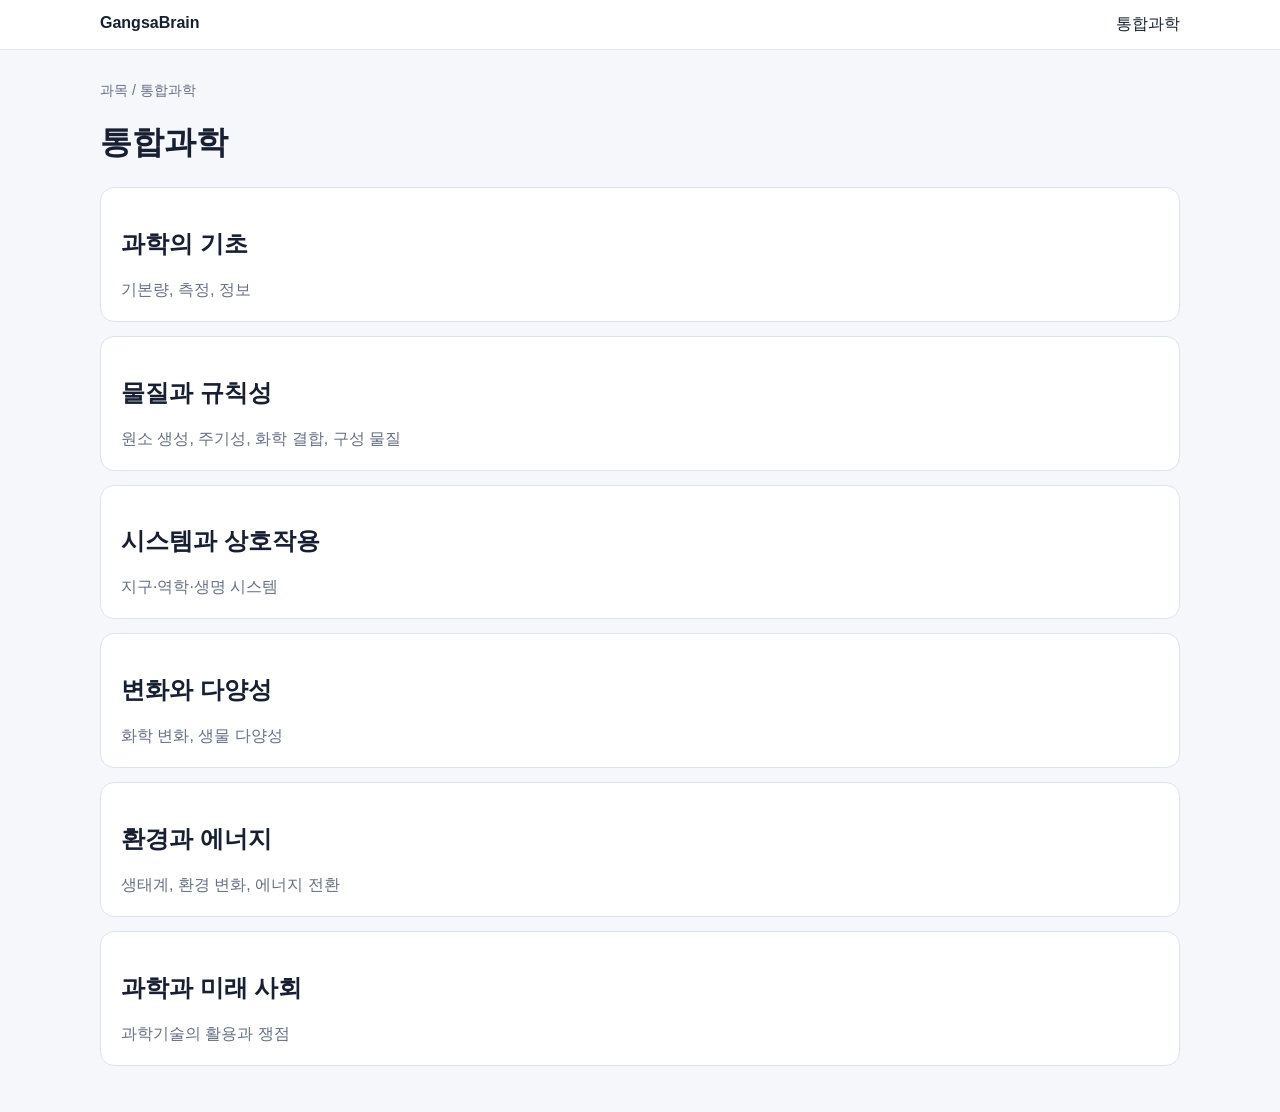
==== subjects/integrated-science.html @ 6c07aa14 "Add Integrated Science curriculum page" ====
<!doctype html><html lang="ko"><head><meta charset="utf-8"><meta name="viewport" content="width=device-width,initial-scale=1"><title>통합과학 | GangsaBrain</title><link rel="stylesheet" href="../assets/style.css"></head><body><header class="topbar"><div class="wrap"><a href="../index.html"><b>GangsaBrain</b></a><span>통합과학</span></div></header><main class="wrap"><div class="crumb">과목 / 통합과학</div><h1>통합과학</h1><section class="unit"><h2>과학의 기초</h2><p>기본량, 측정, 정보</p></section><section class="unit"><h2>물질과 규칙성</h2><p>원소 생성, 주기성, 화학 결합, 구성 물질</p></section><section class="unit"><h2>시스템과 상호작용</h2><p>지구·역학·생명 시스템</p></section><section class="unit"><h2>변화와 다양성</h2><p>화학 변화, 생물 다양성</p></section><section class="unit"><h2>환경과 에너지</h2><p>생태계, 환경 변화, 에너지 전환</p></section><section class="unit"><h2>과학과 미래 사회</h2><p>과학기술의 활용과 쟁점</p></section></main></body></html>
---- assets/style.css ----
*{box-sizing:border-box}body{margin:0;font-family:Arial,'Noto Sans KR',sans-serif;background:#f5f7fb;color:#172033}a{color:inherit;text-decoration:none}.wrap{max-width:1120px;margin:auto;padding:32px 20px}.hero{background:#152238;color:#fff;padding:56px 0}.hero h1{margin:0 0 10px;font-size:42px}.hero p{margin:0;color:#cbd5e1}.grid{display:grid;grid-template-columns:repeat(auto-fit,minmax(220px,1fr));gap:16px;margin-top:28px}.card{display:block;background:#fff;border:1px solid #dde3ec;border-radius:16px;padding:22px;box-shadow:0 6px 20px rgba(15,23,42,.06)}.card:hover{transform:translateY(-2px)}.eyebrow{font-size:12px;font-weight:700;letter-spacing:.08em;color:#667085;text-transform:uppercase}.card h2,.card h3{margin:8px 0}.count,.crumb{color:#667085;font-size:14px}.topbar{background:#fff;border-bottom:1px solid #e5e7eb}.topbar .wrap{padding-top:14px;padding-bottom:14px;display:flex;justify-content:space-between}.unit{background:#fff;border:1px solid #dde3ec;border-radius:14px;padding:20px;margin:14px 0}.unit p{color:#667085;margin-bottom:0}.footer{padding:36px 0;color:#64748b;font-size:13px}
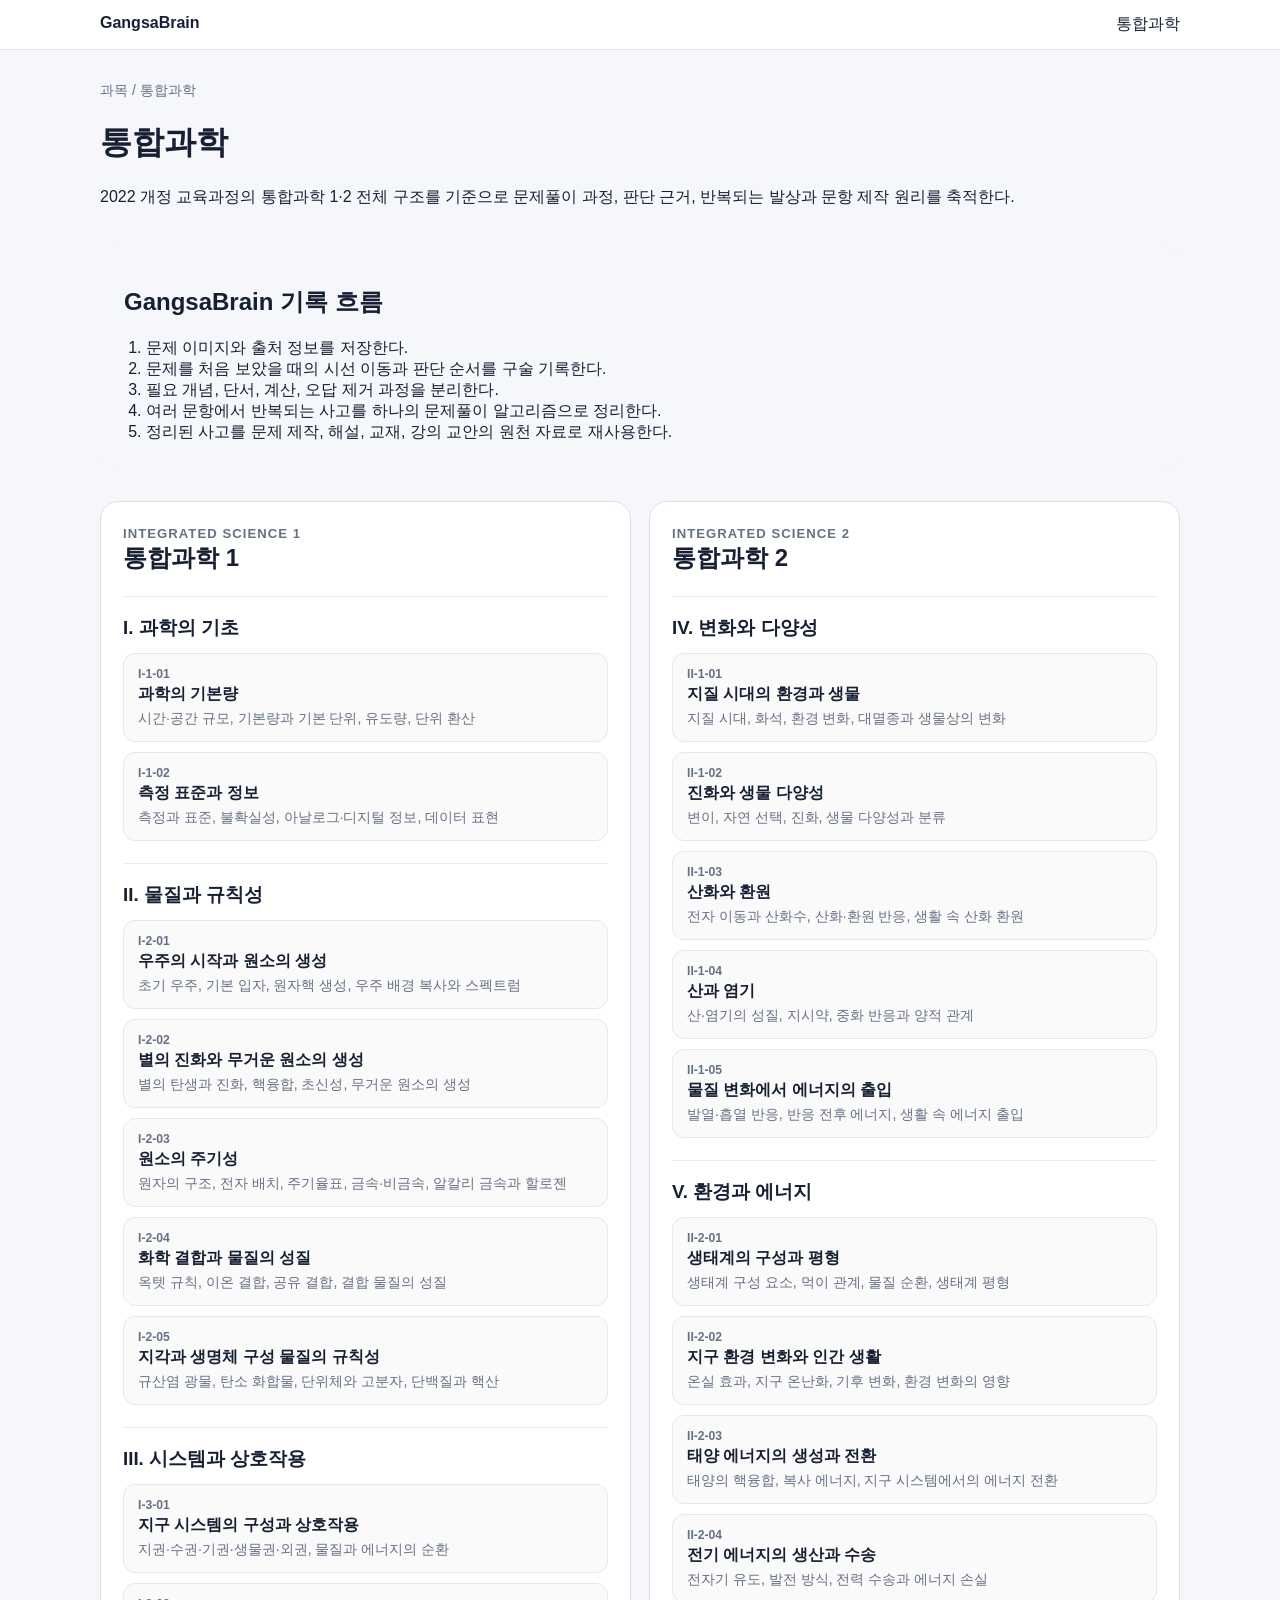
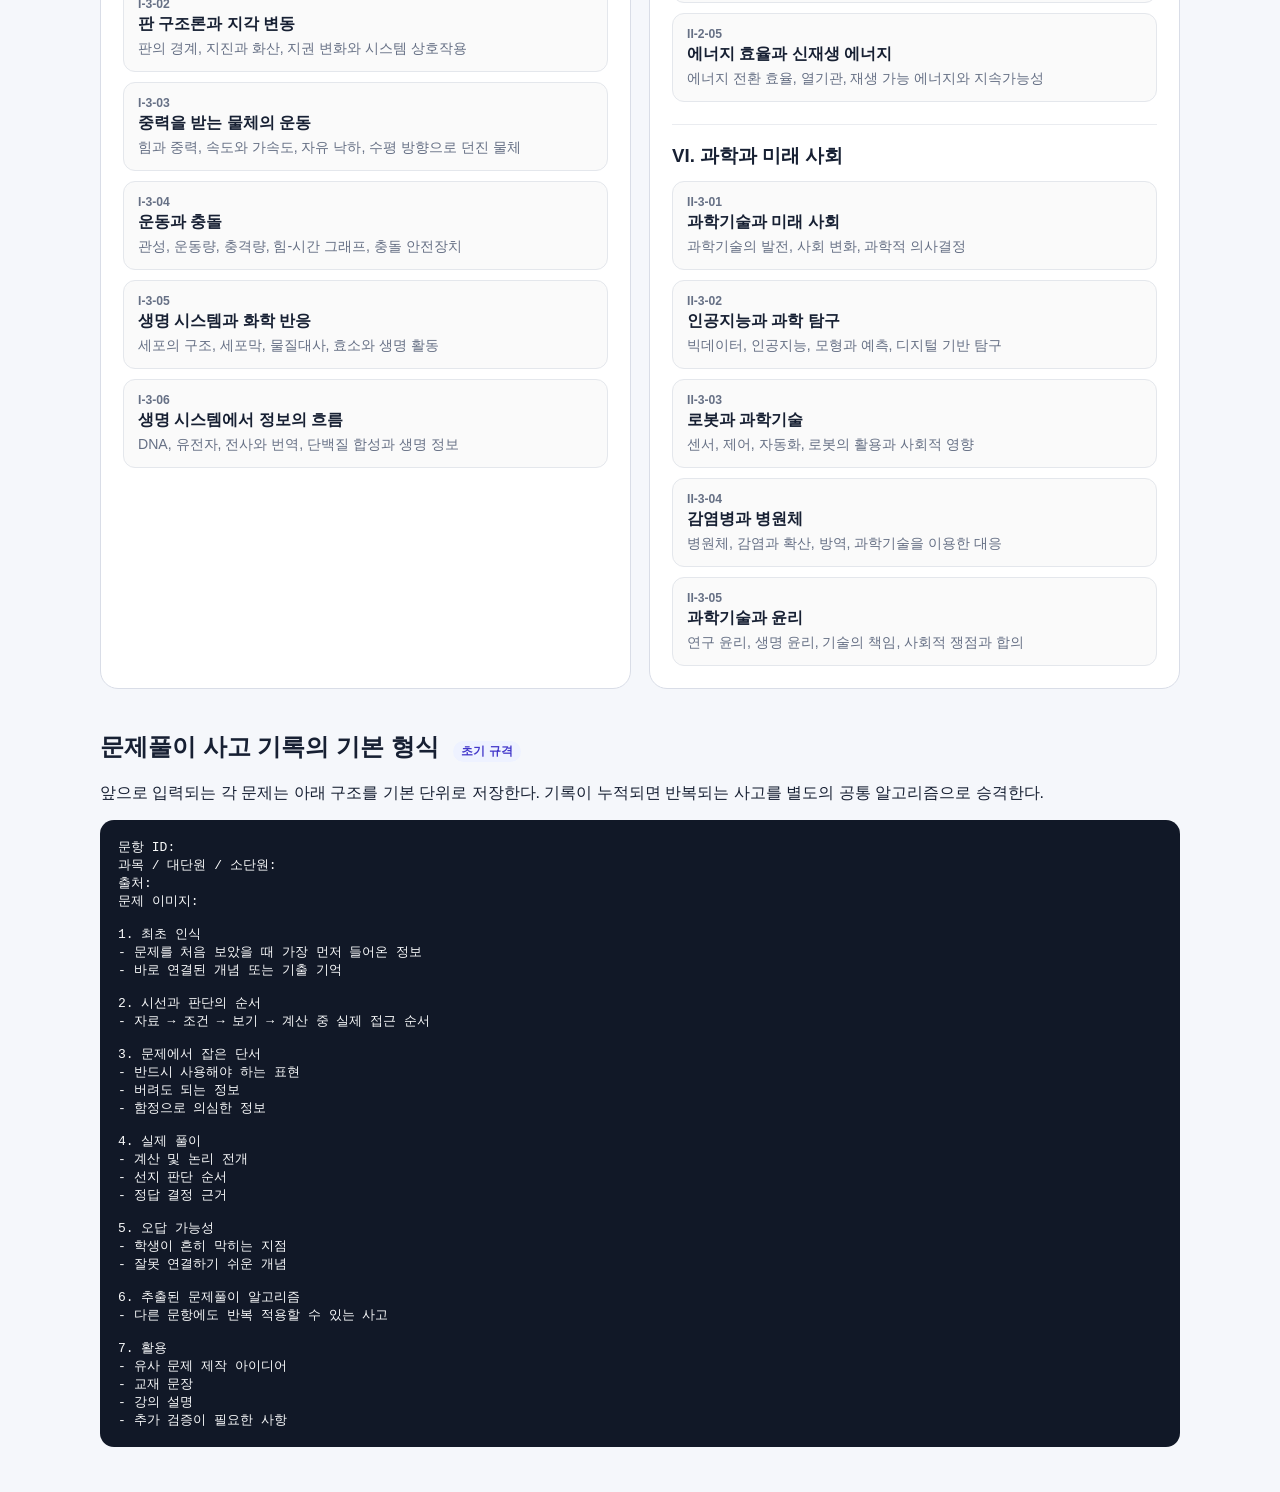
==== commit 351a81c9: "Expand integrated science curriculum structure" ====
--- a/subjects/integrated-science.html
+++ b/subjects/integrated-science.html
@@ -1 +1,153 @@
-<!doctype html><html lang="ko"><head><meta charset="utf-8"><meta name="viewport" content="width=device-width,initial-scale=1"><title>통합과학 | GangsaBrain</title><link rel="stylesheet" href="../assets/style.css"></head><body><header class="topbar"><div class="wrap"><a href="../index.html"><b>GangsaBrain</b></a><span>통합과학</span></div></header><main class="wrap"><div class="crumb">과목 / 통합과학</div><h1>통합과학</h1><section class="unit"><h2>과학의 기초</h2><p>기본량, 측정, 정보</p></section><section class="unit"><h2>물질과 규칙성</h2><p>원소 생성, 주기성, 화학 결합, 구성 물질</p></section><section class="unit"><h2>시스템과 상호작용</h2><p>지구·역학·생명 시스템</p></section><section class="unit"><h2>변화와 다양성</h2><p>화학 변화, 생물 다양성</p></section><section class="unit"><h2>환경과 에너지</h2><p>생태계, 환경 변화, 에너지 전환</p></section><section class="unit"><h2>과학과 미래 사회</h2><p>과학기술의 활용과 쟁점</p></section></main></body></html>+<!doctype html>
+<html lang="ko">
+<head>
+  <meta charset="utf-8">
+  <meta name="viewport" content="width=device-width, initial-scale=1">
+  <meta name="description" content="2022 개정 교육과정 통합과학 문제풀이 사고와 발상을 축적하는 GangsaBrain 과목 페이지">
+  <title>통합과학 | GangsaBrain</title>
+  <link rel="stylesheet" href="../assets/style.css">
+  <style>
+    .course-grid{display:grid;grid-template-columns:repeat(auto-fit,minmax(310px,1fr));gap:18px;margin:24px 0 42px}.course-panel{border:1px solid #d9dde7;border-radius:18px;padding:22px;background:#fff}.course-panel h2{margin:0 0 6px}.course-label{font-size:.82rem;font-weight:700;letter-spacing:.08em;color:#667085}.domain{margin-top:22px;padding-top:18px;border-top:1px solid #eaecf0}.domain h3{margin:0 0 12px}.chapter-list{display:grid;gap:10px;margin:0;padding:0;list-style:none}.chapter-list a{display:block;padding:13px 14px;border:1px solid #e4e7ec;border-radius:12px;text-decoration:none;color:inherit;background:#fafafa}.chapter-list a:hover{background:#f2f4f7}.chapter-code{display:block;margin-bottom:3px;font-size:.76rem;font-weight:700;color:#667085}.chapter-title{font-weight:700}.chapter-note{display:block;margin-top:4px;font-size:.88rem;color:#667085}.workflow{margin:34px 0;padding:24px;border-radius:18px;background:#f6f7fb}.workflow ol{margin:14px 0 0;padding-left:22px}.entry-template{margin-top:36px}.entry-template pre{white-space:pre-wrap;padding:18px;border-radius:14px;background:#111827;color:#f9fafb;overflow:auto}.status{display:inline-block;margin-left:8px;padding:3px 8px;border-radius:999px;background:#eef2ff;color:#4338ca;font-size:.72rem;font-weight:700}
+  </style>
+</head>
+<body>
+<header class="topbar">
+  <div class="wrap">
+    <a href="../index.html"><b>GangsaBrain</b></a>
+    <span>통합과학</span>
+  </div>
+</header>
+
+<main class="wrap">
+  <div class="crumb">과목 / 통합과학</div>
+  <h1>통합과학</h1>
+  <p>2022 개정 교육과정의 통합과학 1·2 전체 구조를 기준으로 문제풀이 과정, 판단 근거, 반복되는 발상과 문항 제작 원리를 축적한다.</p>
+
+  <section class="workflow" aria-labelledby="workflow-title">
+    <h2 id="workflow-title">GangsaBrain 기록 흐름</h2>
+    <ol>
+      <li>문제 이미지와 출처 정보를 저장한다.</li>
+      <li>문제를 처음 보았을 때의 시선 이동과 판단 순서를 구술 기록한다.</li>
+      <li>필요 개념, 단서, 계산, 오답 제거 과정을 분리한다.</li>
+      <li>여러 문항에서 반복되는 사고를 하나의 문제풀이 알고리즘으로 정리한다.</li>
+      <li>정리된 사고를 문제 제작, 해설, 교재, 강의 교안의 원천 자료로 재사용한다.</li>
+    </ol>
+  </section>
+
+  <div class="course-grid">
+    <article class="course-panel">
+      <span class="course-label">INTEGRATED SCIENCE 1</span>
+      <h2>통합과학 1</h2>
+
+      <section class="domain">
+        <h3>I. 과학의 기초</h3>
+        <ul class="chapter-list">
+          <li><a href="#is1-1-01"><span class="chapter-code">I-1-01</span><span class="chapter-title">과학의 기본량</span><span class="chapter-note">시간·공간 규모, 기본량과 기본 단위, 유도량, 단위 환산</span></a></li>
+          <li><a href="#is1-1-02"><span class="chapter-code">I-1-02</span><span class="chapter-title">측정 표준과 정보</span><span class="chapter-note">측정과 표준, 불확실성, 아날로그·디지털 정보, 데이터 표현</span></a></li>
+        </ul>
+      </section>
+
+      <section class="domain">
+        <h3>II. 물질과 규칙성</h3>
+        <ul class="chapter-list">
+          <li><a href="#is1-2-01"><span class="chapter-code">I-2-01</span><span class="chapter-title">우주의 시작과 원소의 생성</span><span class="chapter-note">초기 우주, 기본 입자, 원자핵 생성, 우주 배경 복사와 스펙트럼</span></a></li>
+          <li><a href="#is1-2-02"><span class="chapter-code">I-2-02</span><span class="chapter-title">별의 진화와 무거운 원소의 생성</span><span class="chapter-note">별의 탄생과 진화, 핵융합, 초신성, 무거운 원소의 생성</span></a></li>
+          <li><a href="#is1-2-03"><span class="chapter-code">I-2-03</span><span class="chapter-title">원소의 주기성</span><span class="chapter-note">원자의 구조, 전자 배치, 주기율표, 금속·비금속, 알칼리 금속과 할로젠</span></a></li>
+          <li><a href="#is1-2-04"><span class="chapter-code">I-2-04</span><span class="chapter-title">화학 결합과 물질의 성질</span><span class="chapter-note">옥텟 규칙, 이온 결합, 공유 결합, 결합 물질의 성질</span></a></li>
+          <li><a href="#is1-2-05"><span class="chapter-code">I-2-05</span><span class="chapter-title">지각과 생명체 구성 물질의 규칙성</span><span class="chapter-note">규산염 광물, 탄소 화합물, 단위체와 고분자, 단백질과 핵산</span></a></li>
+        </ul>
+      </section>
+
+      <section class="domain">
+        <h3>III. 시스템과 상호작용</h3>
+        <ul class="chapter-list">
+          <li><a href="#is1-3-01"><span class="chapter-code">I-3-01</span><span class="chapter-title">지구 시스템의 구성과 상호작용</span><span class="chapter-note">지권·수권·기권·생물권·외권, 물질과 에너지의 순환</span></a></li>
+          <li><a href="#is1-3-02"><span class="chapter-code">I-3-02</span><span class="chapter-title">판 구조론과 지각 변동</span><span class="chapter-note">판의 경계, 지진과 화산, 지권 변화와 시스템 상호작용</span></a></li>
+          <li><a href="#is1-3-03"><span class="chapter-code">I-3-03</span><span class="chapter-title">중력을 받는 물체의 운동</span><span class="chapter-note">힘과 중력, 속도와 가속도, 자유 낙하, 수평 방향으로 던진 물체</span></a></li>
+          <li><a href="#is1-3-04"><span class="chapter-code">I-3-04</span><span class="chapter-title">운동과 충돌</span><span class="chapter-note">관성, 운동량, 충격량, 힘-시간 그래프, 충돌 안전장치</span></a></li>
+          <li><a href="#is1-3-05"><span class="chapter-code">I-3-05</span><span class="chapter-title">생명 시스템과 화학 반응</span><span class="chapter-note">세포의 구조, 세포막, 물질대사, 효소와 생명 활동</span></a></li>
+          <li><a href="#is1-3-06"><span class="chapter-code">I-3-06</span><span class="chapter-title">생명 시스템에서 정보의 흐름</span><span class="chapter-note">DNA, 유전자, 전사와 번역, 단백질 합성과 생명 정보</span></a></li>
+        </ul>
+      </section>
+    </article>
+
+    <article class="course-panel">
+      <span class="course-label">INTEGRATED SCIENCE 2</span>
+      <h2>통합과학 2</h2>
+
+      <section class="domain">
+        <h3>IV. 변화와 다양성</h3>
+        <ul class="chapter-list">
+          <li><a href="#is2-1-01"><span class="chapter-code">II-1-01</span><span class="chapter-title">지질 시대의 환경과 생물</span><span class="chapter-note">지질 시대, 화석, 환경 변화, 대멸종과 생물상의 변화</span></a></li>
+          <li><a href="#is2-1-02"><span class="chapter-code">II-1-02</span><span class="chapter-title">진화와 생물 다양성</span><span class="chapter-note">변이, 자연 선택, 진화, 생물 다양성과 분류</span></a></li>
+          <li><a href="#is2-1-03"><span class="chapter-code">II-1-03</span><span class="chapter-title">산화와 환원</span><span class="chapter-note">전자 이동과 산화수, 산화·환원 반응, 생활 속 산화 환원</span></a></li>
+          <li><a href="#is2-1-04"><span class="chapter-code">II-1-04</span><span class="chapter-title">산과 염기</span><span class="chapter-note">산·염기의 성질, 지시약, 중화 반응과 양적 관계</span></a></li>
+          <li><a href="#is2-1-05"><span class="chapter-code">II-1-05</span><span class="chapter-title">물질 변화에서 에너지의 출입</span><span class="chapter-note">발열·흡열 반응, 반응 전후 에너지, 생활 속 에너지 출입</span></a></li>
+        </ul>
+      </section>
+
+      <section class="domain">
+        <h3>V. 환경과 에너지</h3>
+        <ul class="chapter-list">
+          <li><a href="#is2-2-01"><span class="chapter-code">II-2-01</span><span class="chapter-title">생태계의 구성과 평형</span><span class="chapter-note">생태계 구성 요소, 먹이 관계, 물질 순환, 생태계 평형</span></a></li>
+          <li><a href="#is2-2-02"><span class="chapter-code">II-2-02</span><span class="chapter-title">지구 환경 변화와 인간 생활</span><span class="chapter-note">온실 효과, 지구 온난화, 기후 변화, 환경 변화의 영향</span></a></li>
+          <li><a href="#is2-2-03"><span class="chapter-code">II-2-03</span><span class="chapter-title">태양 에너지의 생성과 전환</span><span class="chapter-note">태양의 핵융합, 복사 에너지, 지구 시스템에서의 에너지 전환</span></a></li>
+          <li><a href="#is2-2-04"><span class="chapter-code">II-2-04</span><span class="chapter-title">전기 에너지의 생산과 수송</span><span class="chapter-note">전자기 유도, 발전 방식, 전력 수송과 에너지 손실</span></a></li>
+          <li><a href="#is2-2-05"><span class="chapter-code">II-2-05</span><span class="chapter-title">에너지 효율과 신재생 에너지</span><span class="chapter-note">에너지 전환 효율, 열기관, 재생 가능 에너지와 지속가능성</span></a></li>
+        </ul>
+      </section>
+
+      <section class="domain">
+        <h3>VI. 과학과 미래 사회</h3>
+        <ul class="chapter-list">
+          <li><a href="#is2-3-01"><span class="chapter-code">II-3-01</span><span class="chapter-title">과학기술과 미래 사회</span><span class="chapter-note">과학기술의 발전, 사회 변화, 과학적 의사결정</span></a></li>
+          <li><a href="#is2-3-02"><span class="chapter-code">II-3-02</span><span class="chapter-title">인공지능과 과학 탐구</span><span class="chapter-note">빅데이터, 인공지능, 모형과 예측, 디지털 기반 탐구</span></a></li>
+          <li><a href="#is2-3-03"><span class="chapter-code">II-3-03</span><span class="chapter-title">로봇과 과학기술</span><span class="chapter-note">센서, 제어, 자동화, 로봇의 활용과 사회적 영향</span></a></li>
+          <li><a href="#is2-3-04"><span class="chapter-code">II-3-04</span><span class="chapter-title">감염병과 병원체</span><span class="chapter-note">병원체, 감염과 확산, 방역, 과학기술을 이용한 대응</span></a></li>
+          <li><a href="#is2-3-05"><span class="chapter-code">II-3-05</span><span class="chapter-title">과학기술과 윤리</span><span class="chapter-note">연구 윤리, 생명 윤리, 기술의 책임, 사회적 쟁점과 합의</span></a></li>
+        </ul>
+      </section>
+    </article>
+  </div>
+
+  <section class="entry-template" aria-labelledby="entry-title">
+    <h2 id="entry-title">문제풀이 사고 기록의 기본 형식 <span class="status">초기 규격</span></h2>
+    <p>앞으로 입력되는 각 문제는 아래 구조를 기본 단위로 저장한다. 기록이 누적되면 반복되는 사고를 별도의 공통 알고리즘으로 승격한다.</p>
+    <pre>문항 ID:
+과목 / 대단원 / 소단원:
+출처:
+문제 이미지:
+
+1. 최초 인식
+- 문제를 처음 보았을 때 가장 먼저 들어온 정보
+- 바로 연결된 개념 또는 기출 기억
+
+2. 시선과 판단의 순서
+- 자료 → 조건 → 보기 → 계산 중 실제 접근 순서
+
+3. 문제에서 잡은 단서
+- 반드시 사용해야 하는 표현
+- 버려도 되는 정보
+- 함정으로 의심한 정보
+
+4. 실제 풀이
+- 계산 및 논리 전개
+- 선지 판단 순서
+- 정답 결정 근거
+
+5. 오답 가능성
+- 학생이 흔히 막히는 지점
+- 잘못 연결하기 쉬운 개념
+
+6. 추출된 문제풀이 알고리즘
+- 다른 문항에도 반복 적용할 수 있는 사고
+
+7. 활용
+- 유사 문제 제작 아이디어
+- 교재 문장
+- 강의 설명
+- 추가 검증이 필요한 사항</pre>
+  </section>
+</main>
+</body>
+</html>
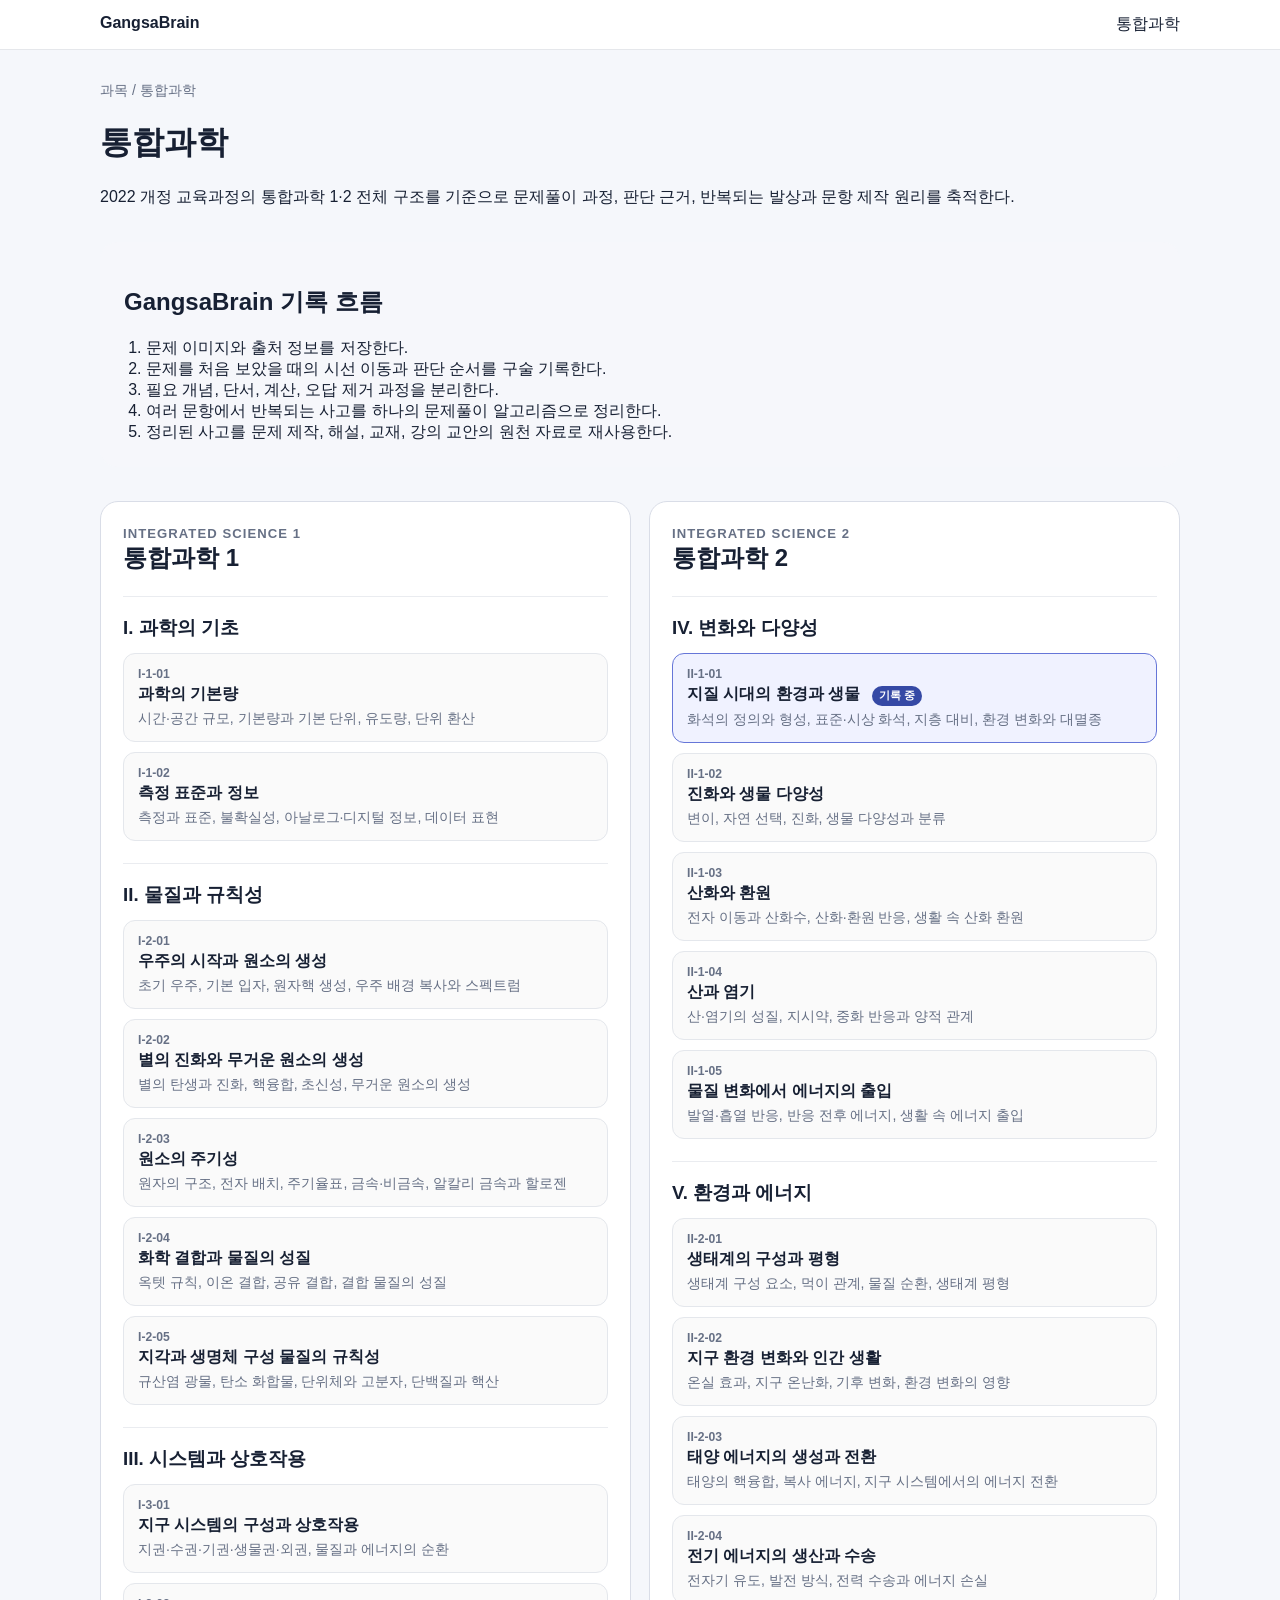
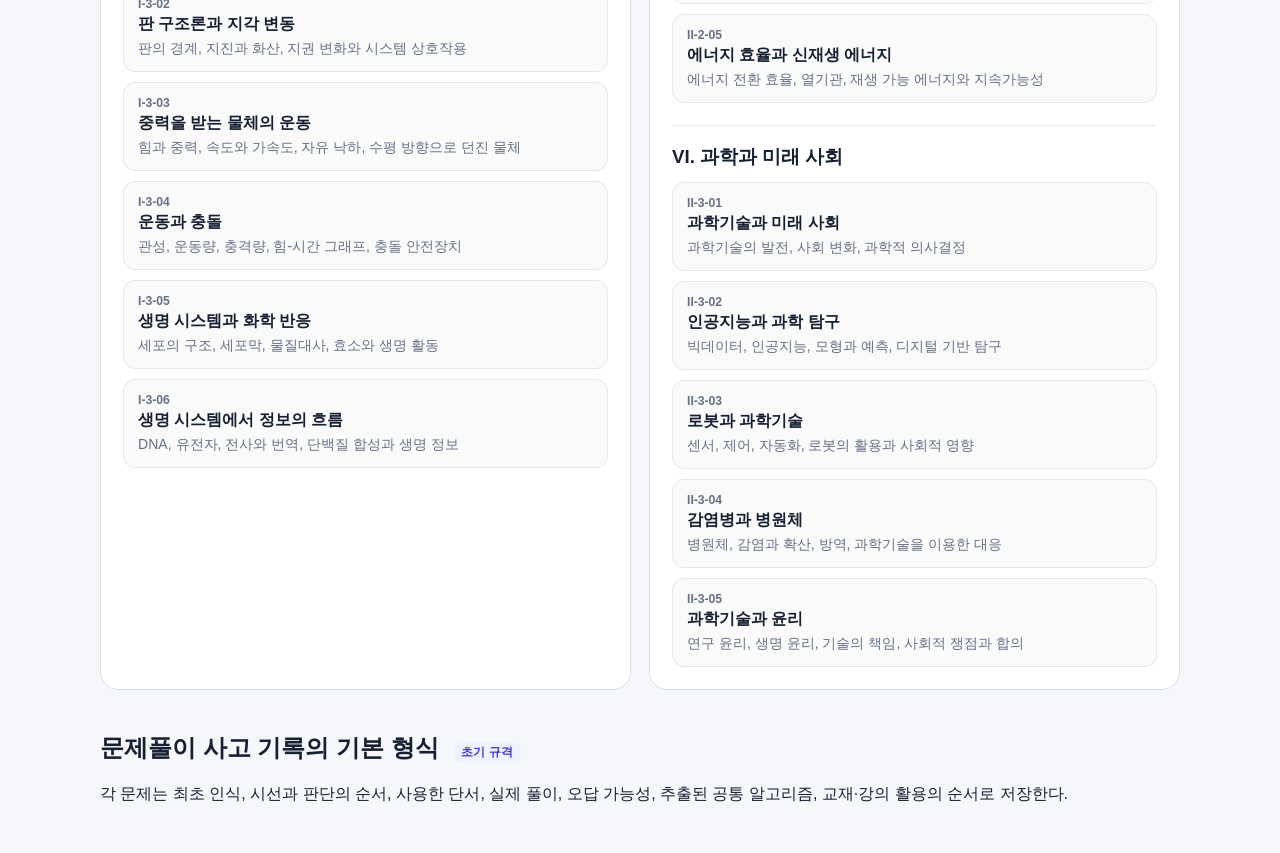
==== commit ca869d6f: "Link geologic time thinking archive" ====
--- a/subjects/integrated-science.html
+++ b/subjects/integrated-science.html
@@ -7,17 +7,11 @@
   <title>통합과학 | GangsaBrain</title>
   <link rel="stylesheet" href="../assets/style.css">
   <style>
-    .course-grid{display:grid;grid-template-columns:repeat(auto-fit,minmax(310px,1fr));gap:18px;margin:24px 0 42px}.course-panel{border:1px solid #d9dde7;border-radius:18px;padding:22px;background:#fff}.course-panel h2{margin:0 0 6px}.course-label{font-size:.82rem;font-weight:700;letter-spacing:.08em;color:#667085}.domain{margin-top:22px;padding-top:18px;border-top:1px solid #eaecf0}.domain h3{margin:0 0 12px}.chapter-list{display:grid;gap:10px;margin:0;padding:0;list-style:none}.chapter-list a{display:block;padding:13px 14px;border:1px solid #e4e7ec;border-radius:12px;text-decoration:none;color:inherit;background:#fafafa}.chapter-list a:hover{background:#f2f4f7}.chapter-code{display:block;margin-bottom:3px;font-size:.76rem;font-weight:700;color:#667085}.chapter-title{font-weight:700}.chapter-note{display:block;margin-top:4px;font-size:.88rem;color:#667085}.workflow{margin:34px 0;padding:24px;border-radius:18px;background:#f6f7fb}.workflow ol{margin:14px 0 0;padding-left:22px}.entry-template{margin-top:36px}.entry-template pre{white-space:pre-wrap;padding:18px;border-radius:14px;background:#111827;color:#f9fafb;overflow:auto}.status{display:inline-block;margin-left:8px;padding:3px 8px;border-radius:999px;background:#eef2ff;color:#4338ca;font-size:.72rem;font-weight:700}
+    .course-grid{display:grid;grid-template-columns:repeat(auto-fit,minmax(310px,1fr));gap:18px;margin:24px 0 42px}.course-panel{border:1px solid #d9dde7;border-radius:18px;padding:22px;background:#fff}.course-panel h2{margin:0 0 6px}.course-label{font-size:.82rem;font-weight:700;letter-spacing:.08em;color:#667085}.domain{margin-top:22px;padding-top:18px;border-top:1px solid #eaecf0}.domain h3{margin:0 0 12px}.chapter-list{display:grid;gap:10px;margin:0;padding:0;list-style:none}.chapter-list a{display:block;padding:13px 14px;border:1px solid #e4e7ec;border-radius:12px;text-decoration:none;color:inherit;background:#fafafa}.chapter-list a:hover{background:#f2f4f7}.chapter-list a.is-active{border-color:#6676d8;background:#f0f2ff}.chapter-code{display:block;margin-bottom:3px;font-size:.76rem;font-weight:700;color:#667085}.chapter-title{font-weight:700}.chapter-note{display:block;margin-top:4px;font-size:.88rem;color:#667085}.chapter-state{display:inline-block;margin-left:7px;padding:3px 7px;border-radius:999px;background:#3549a5;color:#fff;font-size:.68rem;font-weight:800}.workflow{margin:34px 0;padding:24px;border-radius:18px;background:#f6f7fb}.workflow ol{margin:14px 0 0;padding-left:22px}.entry-template{margin-top:36px}.entry-template pre{white-space:pre-wrap;padding:18px;border-radius:14px;background:#111827;color:#f9fafb;overflow:auto}.status{display:inline-block;margin-left:8px;padding:3px 8px;border-radius:999px;background:#eef2ff;color:#4338ca;font-size:.72rem;font-weight:700}
   </style>
 </head>
 <body>
-<header class="topbar">
-  <div class="wrap">
-    <a href="../index.html"><b>GangsaBrain</b></a>
-    <span>통합과학</span>
-  </div>
-</header>
-
+<header class="topbar"><div class="wrap"><a href="../index.html"><b>GangsaBrain</b></a><span>통합과학</span></div></header>
 <main class="wrap">
   <div class="crumb">과목 / 통합과학</div>
   <h1>통합과학</h1>
@@ -36,118 +30,58 @@
 
   <div class="course-grid">
     <article class="course-panel">
-      <span class="course-label">INTEGRATED SCIENCE 1</span>
-      <h2>통합과학 1</h2>
-
-      <section class="domain">
-        <h3>I. 과학의 기초</h3>
-        <ul class="chapter-list">
-          <li><a href="#is1-1-01"><span class="chapter-code">I-1-01</span><span class="chapter-title">과학의 기본량</span><span class="chapter-note">시간·공간 규모, 기본량과 기본 단위, 유도량, 단위 환산</span></a></li>
-          <li><a href="#is1-1-02"><span class="chapter-code">I-1-02</span><span class="chapter-title">측정 표준과 정보</span><span class="chapter-note">측정과 표준, 불확실성, 아날로그·디지털 정보, 데이터 표현</span></a></li>
-        </ul>
-      </section>
-
-      <section class="domain">
-        <h3>II. 물질과 규칙성</h3>
-        <ul class="chapter-list">
-          <li><a href="#is1-2-01"><span class="chapter-code">I-2-01</span><span class="chapter-title">우주의 시작과 원소의 생성</span><span class="chapter-note">초기 우주, 기본 입자, 원자핵 생성, 우주 배경 복사와 스펙트럼</span></a></li>
-          <li><a href="#is1-2-02"><span class="chapter-code">I-2-02</span><span class="chapter-title">별의 진화와 무거운 원소의 생성</span><span class="chapter-note">별의 탄생과 진화, 핵융합, 초신성, 무거운 원소의 생성</span></a></li>
-          <li><a href="#is1-2-03"><span class="chapter-code">I-2-03</span><span class="chapter-title">원소의 주기성</span><span class="chapter-note">원자의 구조, 전자 배치, 주기율표, 금속·비금속, 알칼리 금속과 할로젠</span></a></li>
-          <li><a href="#is1-2-04"><span class="chapter-code">I-2-04</span><span class="chapter-title">화학 결합과 물질의 성질</span><span class="chapter-note">옥텟 규칙, 이온 결합, 공유 결합, 결합 물질의 성질</span></a></li>
-          <li><a href="#is1-2-05"><span class="chapter-code">I-2-05</span><span class="chapter-title">지각과 생명체 구성 물질의 규칙성</span><span class="chapter-note">규산염 광물, 탄소 화합물, 단위체와 고분자, 단백질과 핵산</span></a></li>
-        </ul>
-      </section>
-
-      <section class="domain">
-        <h3>III. 시스템과 상호작용</h3>
-        <ul class="chapter-list">
-          <li><a href="#is1-3-01"><span class="chapter-code">I-3-01</span><span class="chapter-title">지구 시스템의 구성과 상호작용</span><span class="chapter-note">지권·수권·기권·생물권·외권, 물질과 에너지의 순환</span></a></li>
-          <li><a href="#is1-3-02"><span class="chapter-code">I-3-02</span><span class="chapter-title">판 구조론과 지각 변동</span><span class="chapter-note">판의 경계, 지진과 화산, 지권 변화와 시스템 상호작용</span></a></li>
-          <li><a href="#is1-3-03"><span class="chapter-code">I-3-03</span><span class="chapter-title">중력을 받는 물체의 운동</span><span class="chapter-note">힘과 중력, 속도와 가속도, 자유 낙하, 수평 방향으로 던진 물체</span></a></li>
-          <li><a href="#is1-3-04"><span class="chapter-code">I-3-04</span><span class="chapter-title">운동과 충돌</span><span class="chapter-note">관성, 운동량, 충격량, 힘-시간 그래프, 충돌 안전장치</span></a></li>
-          <li><a href="#is1-3-05"><span class="chapter-code">I-3-05</span><span class="chapter-title">생명 시스템과 화학 반응</span><span class="chapter-note">세포의 구조, 세포막, 물질대사, 효소와 생명 활동</span></a></li>
-          <li><a href="#is1-3-06"><span class="chapter-code">I-3-06</span><span class="chapter-title">생명 시스템에서 정보의 흐름</span><span class="chapter-note">DNA, 유전자, 전사와 번역, 단백질 합성과 생명 정보</span></a></li>
-        </ul>
-      </section>
+      <span class="course-label">INTEGRATED SCIENCE 1</span><h2>통합과학 1</h2>
+      <section class="domain"><h3>I. 과학의 기초</h3><ul class="chapter-list">
+        <li><a href="#is1-1-01"><span class="chapter-code">I-1-01</span><span class="chapter-title">과학의 기본량</span><span class="chapter-note">시간·공간 규모, 기본량과 기본 단위, 유도량, 단위 환산</span></a></li>
+        <li><a href="#is1-1-02"><span class="chapter-code">I-1-02</span><span class="chapter-title">측정 표준과 정보</span><span class="chapter-note">측정과 표준, 불확실성, 아날로그·디지털 정보, 데이터 표현</span></a></li>
+      </ul></section>
+      <section class="domain"><h3>II. 물질과 규칙성</h3><ul class="chapter-list">
+        <li><a href="#is1-2-01"><span class="chapter-code">I-2-01</span><span class="chapter-title">우주의 시작과 원소의 생성</span><span class="chapter-note">초기 우주, 기본 입자, 원자핵 생성, 우주 배경 복사와 스펙트럼</span></a></li>
+        <li><a href="#is1-2-02"><span class="chapter-code">I-2-02</span><span class="chapter-title">별의 진화와 무거운 원소의 생성</span><span class="chapter-note">별의 탄생과 진화, 핵융합, 초신성, 무거운 원소의 생성</span></a></li>
+        <li><a href="#is1-2-03"><span class="chapter-code">I-2-03</span><span class="chapter-title">원소의 주기성</span><span class="chapter-note">원자의 구조, 전자 배치, 주기율표, 금속·비금속, 알칼리 금속과 할로젠</span></a></li>
+        <li><a href="#is1-2-04"><span class="chapter-code">I-2-04</span><span class="chapter-title">화학 결합과 물질의 성질</span><span class="chapter-note">옥텟 규칙, 이온 결합, 공유 결합, 결합 물질의 성질</span></a></li>
+        <li><a href="#is1-2-05"><span class="chapter-code">I-2-05</span><span class="chapter-title">지각과 생명체 구성 물질의 규칙성</span><span class="chapter-note">규산염 광물, 탄소 화합물, 단위체와 고분자, 단백질과 핵산</span></a></li>
+      </ul></section>
+      <section class="domain"><h3>III. 시스템과 상호작용</h3><ul class="chapter-list">
+        <li><a href="#is1-3-01"><span class="chapter-code">I-3-01</span><span class="chapter-title">지구 시스템의 구성과 상호작용</span><span class="chapter-note">지권·수권·기권·생물권·외권, 물질과 에너지의 순환</span></a></li>
+        <li><a href="#is1-3-02"><span class="chapter-code">I-3-02</span><span class="chapter-title">판 구조론과 지각 변동</span><span class="chapter-note">판의 경계, 지진과 화산, 지권 변화와 시스템 상호작용</span></a></li>
+        <li><a href="#is1-3-03"><span class="chapter-code">I-3-03</span><span class="chapter-title">중력을 받는 물체의 운동</span><span class="chapter-note">힘과 중력, 속도와 가속도, 자유 낙하, 수평 방향으로 던진 물체</span></a></li>
+        <li><a href="#is1-3-04"><span class="chapter-code">I-3-04</span><span class="chapter-title">운동과 충돌</span><span class="chapter-note">관성, 운동량, 충격량, 힘-시간 그래프, 충돌 안전장치</span></a></li>
+        <li><a href="#is1-3-05"><span class="chapter-code">I-3-05</span><span class="chapter-title">생명 시스템과 화학 반응</span><span class="chapter-note">세포의 구조, 세포막, 물질대사, 효소와 생명 활동</span></a></li>
+        <li><a href="#is1-3-06"><span class="chapter-code">I-3-06</span><span class="chapter-title">생명 시스템에서 정보의 흐름</span><span class="chapter-note">DNA, 유전자, 전사와 번역, 단백질 합성과 생명 정보</span></a></li>
+      </ul></section>
     </article>
 
     <article class="course-panel">
-      <span class="course-label">INTEGRATED SCIENCE 2</span>
-      <h2>통합과학 2</h2>
-
-      <section class="domain">
-        <h3>IV. 변화와 다양성</h3>
-        <ul class="chapter-list">
-          <li><a href="#is2-1-01"><span class="chapter-code">II-1-01</span><span class="chapter-title">지질 시대의 환경과 생물</span><span class="chapter-note">지질 시대, 화석, 환경 변화, 대멸종과 생물상의 변화</span></a></li>
-          <li><a href="#is2-1-02"><span class="chapter-code">II-1-02</span><span class="chapter-title">진화와 생물 다양성</span><span class="chapter-note">변이, 자연 선택, 진화, 생물 다양성과 분류</span></a></li>
-          <li><a href="#is2-1-03"><span class="chapter-code">II-1-03</span><span class="chapter-title">산화와 환원</span><span class="chapter-note">전자 이동과 산화수, 산화·환원 반응, 생활 속 산화 환원</span></a></li>
-          <li><a href="#is2-1-04"><span class="chapter-code">II-1-04</span><span class="chapter-title">산과 염기</span><span class="chapter-note">산·염기의 성질, 지시약, 중화 반응과 양적 관계</span></a></li>
-          <li><a href="#is2-1-05"><span class="chapter-code">II-1-05</span><span class="chapter-title">물질 변화에서 에너지의 출입</span><span class="chapter-note">발열·흡열 반응, 반응 전후 에너지, 생활 속 에너지 출입</span></a></li>
-        </ul>
-      </section>
-
-      <section class="domain">
-        <h3>V. 환경과 에너지</h3>
-        <ul class="chapter-list">
-          <li><a href="#is2-2-01"><span class="chapter-code">II-2-01</span><span class="chapter-title">생태계의 구성과 평형</span><span class="chapter-note">생태계 구성 요소, 먹이 관계, 물질 순환, 생태계 평형</span></a></li>
-          <li><a href="#is2-2-02"><span class="chapter-code">II-2-02</span><span class="chapter-title">지구 환경 변화와 인간 생활</span><span class="chapter-note">온실 효과, 지구 온난화, 기후 변화, 환경 변화의 영향</span></a></li>
-          <li><a href="#is2-2-03"><span class="chapter-code">II-2-03</span><span class="chapter-title">태양 에너지의 생성과 전환</span><span class="chapter-note">태양의 핵융합, 복사 에너지, 지구 시스템에서의 에너지 전환</span></a></li>
-          <li><a href="#is2-2-04"><span class="chapter-code">II-2-04</span><span class="chapter-title">전기 에너지의 생산과 수송</span><span class="chapter-note">전자기 유도, 발전 방식, 전력 수송과 에너지 손실</span></a></li>
-          <li><a href="#is2-2-05"><span class="chapter-code">II-2-05</span><span class="chapter-title">에너지 효율과 신재생 에너지</span><span class="chapter-note">에너지 전환 효율, 열기관, 재생 가능 에너지와 지속가능성</span></a></li>
-        </ul>
-      </section>
-
-      <section class="domain">
-        <h3>VI. 과학과 미래 사회</h3>
-        <ul class="chapter-list">
-          <li><a href="#is2-3-01"><span class="chapter-code">II-3-01</span><span class="chapter-title">과학기술과 미래 사회</span><span class="chapter-note">과학기술의 발전, 사회 변화, 과학적 의사결정</span></a></li>
-          <li><a href="#is2-3-02"><span class="chapter-code">II-3-02</span><span class="chapter-title">인공지능과 과학 탐구</span><span class="chapter-note">빅데이터, 인공지능, 모형과 예측, 디지털 기반 탐구</span></a></li>
-          <li><a href="#is2-3-03"><span class="chapter-code">II-3-03</span><span class="chapter-title">로봇과 과학기술</span><span class="chapter-note">센서, 제어, 자동화, 로봇의 활용과 사회적 영향</span></a></li>
-          <li><a href="#is2-3-04"><span class="chapter-code">II-3-04</span><span class="chapter-title">감염병과 병원체</span><span class="chapter-note">병원체, 감염과 확산, 방역, 과학기술을 이용한 대응</span></a></li>
-          <li><a href="#is2-3-05"><span class="chapter-code">II-3-05</span><span class="chapter-title">과학기술과 윤리</span><span class="chapter-note">연구 윤리, 생명 윤리, 기술의 책임, 사회적 쟁점과 합의</span></a></li>
-        </ul>
-      </section>
+      <span class="course-label">INTEGRATED SCIENCE 2</span><h2>통합과학 2</h2>
+      <section class="domain"><h3>IV. 변화와 다양성</h3><ul class="chapter-list">
+        <li><a class="is-active" href="integrated-science/geologic-time-environment-life.html"><span class="chapter-code">II-1-01</span><span class="chapter-title">지질 시대의 환경과 생물 <span class="chapter-state">기록 중</span></span><span class="chapter-note">화석의 정의와 형성, 표준·시상 화석, 지층 대비, 환경 변화와 대멸종</span></a></li>
+        <li><a href="#is2-1-02"><span class="chapter-code">II-1-02</span><span class="chapter-title">진화와 생물 다양성</span><span class="chapter-note">변이, 자연 선택, 진화, 생물 다양성과 분류</span></a></li>
+        <li><a href="#is2-1-03"><span class="chapter-code">II-1-03</span><span class="chapter-title">산화와 환원</span><span class="chapter-note">전자 이동과 산화수, 산화·환원 반응, 생활 속 산화 환원</span></a></li>
+        <li><a href="#is2-1-04"><span class="chapter-code">II-1-04</span><span class="chapter-title">산과 염기</span><span class="chapter-note">산·염기의 성질, 지시약, 중화 반응과 양적 관계</span></a></li>
+        <li><a href="#is2-1-05"><span class="chapter-code">II-1-05</span><span class="chapter-title">물질 변화에서 에너지의 출입</span><span class="chapter-note">발열·흡열 반응, 반응 전후 에너지, 생활 속 에너지 출입</span></a></li>
+      </ul></section>
+      <section class="domain"><h3>V. 환경과 에너지</h3><ul class="chapter-list">
+        <li><a href="#is2-2-01"><span class="chapter-code">II-2-01</span><span class="chapter-title">생태계의 구성과 평형</span><span class="chapter-note">생태계 구성 요소, 먹이 관계, 물질 순환, 생태계 평형</span></a></li>
+        <li><a href="#is2-2-02"><span class="chapter-code">II-2-02</span><span class="chapter-title">지구 환경 변화와 인간 생활</span><span class="chapter-note">온실 효과, 지구 온난화, 기후 변화, 환경 변화의 영향</span></a></li>
+        <li><a href="#is2-2-03"><span class="chapter-code">II-2-03</span><span class="chapter-title">태양 에너지의 생성과 전환</span><span class="chapter-note">태양의 핵융합, 복사 에너지, 지구 시스템에서의 에너지 전환</span></a></li>
+        <li><a href="#is2-2-04"><span class="chapter-code">II-2-04</span><span class="chapter-title">전기 에너지의 생산과 수송</span><span class="chapter-note">전자기 유도, 발전 방식, 전력 수송과 에너지 손실</span></a></li>
+        <li><a href="#is2-2-05"><span class="chapter-code">II-2-05</span><span class="chapter-title">에너지 효율과 신재생 에너지</span><span class="chapter-note">에너지 전환 효율, 열기관, 재생 가능 에너지와 지속가능성</span></a></li>
+      </ul></section>
+      <section class="domain"><h3>VI. 과학과 미래 사회</h3><ul class="chapter-list">
+        <li><a href="#is2-3-01"><span class="chapter-code">II-3-01</span><span class="chapter-title">과학기술과 미래 사회</span><span class="chapter-note">과학기술의 발전, 사회 변화, 과학적 의사결정</span></a></li>
+        <li><a href="#is2-3-02"><span class="chapter-code">II-3-02</span><span class="chapter-title">인공지능과 과학 탐구</span><span class="chapter-note">빅데이터, 인공지능, 모형과 예측, 디지털 기반 탐구</span></a></li>
+        <li><a href="#is2-3-03"><span class="chapter-code">II-3-03</span><span class="chapter-title">로봇과 과학기술</span><span class="chapter-note">센서, 제어, 자동화, 로봇의 활용과 사회적 영향</span></a></li>
+        <li><a href="#is2-3-04"><span class="chapter-code">II-3-04</span><span class="chapter-title">감염병과 병원체</span><span class="chapter-note">병원체, 감염과 확산, 방역, 과학기술을 이용한 대응</span></a></li>
+        <li><a href="#is2-3-05"><span class="chapter-code">II-3-05</span><span class="chapter-title">과학기술과 윤리</span><span class="chapter-note">연구 윤리, 생명 윤리, 기술의 책임, 사회적 쟁점과 합의</span></a></li>
+      </ul></section>
     </article>
   </div>
 
   <section class="entry-template" aria-labelledby="entry-title">
     <h2 id="entry-title">문제풀이 사고 기록의 기본 형식 <span class="status">초기 규격</span></h2>
-    <p>앞으로 입력되는 각 문제는 아래 구조를 기본 단위로 저장한다. 기록이 누적되면 반복되는 사고를 별도의 공통 알고리즘으로 승격한다.</p>
-    <pre>문항 ID:
-과목 / 대단원 / 소단원:
-출처:
-문제 이미지:
-
-1. 최초 인식
-- 문제를 처음 보았을 때 가장 먼저 들어온 정보
-- 바로 연결된 개념 또는 기출 기억
-
-2. 시선과 판단의 순서
-- 자료 → 조건 → 보기 → 계산 중 실제 접근 순서
-
-3. 문제에서 잡은 단서
-- 반드시 사용해야 하는 표현
-- 버려도 되는 정보
-- 함정으로 의심한 정보
-
-4. 실제 풀이
-- 계산 및 논리 전개
-- 선지 판단 순서
-- 정답 결정 근거
-
-5. 오답 가능성
-- 학생이 흔히 막히는 지점
-- 잘못 연결하기 쉬운 개념
-
-6. 추출된 문제풀이 알고리즘
-- 다른 문항에도 반복 적용할 수 있는 사고
-
-7. 활용
-- 유사 문제 제작 아이디어
-- 교재 문장
-- 강의 설명
-- 추가 검증이 필요한 사항</pre>
+    <p>각 문제는 최초 인식, 시선과 판단의 순서, 사용한 단서, 실제 풀이, 오답 가능성, 추출된 공통 알고리즘, 교재·강의 활용의 순서로 저장한다.</p>
   </section>
 </main>
 </body>
-</html>
+</html>
